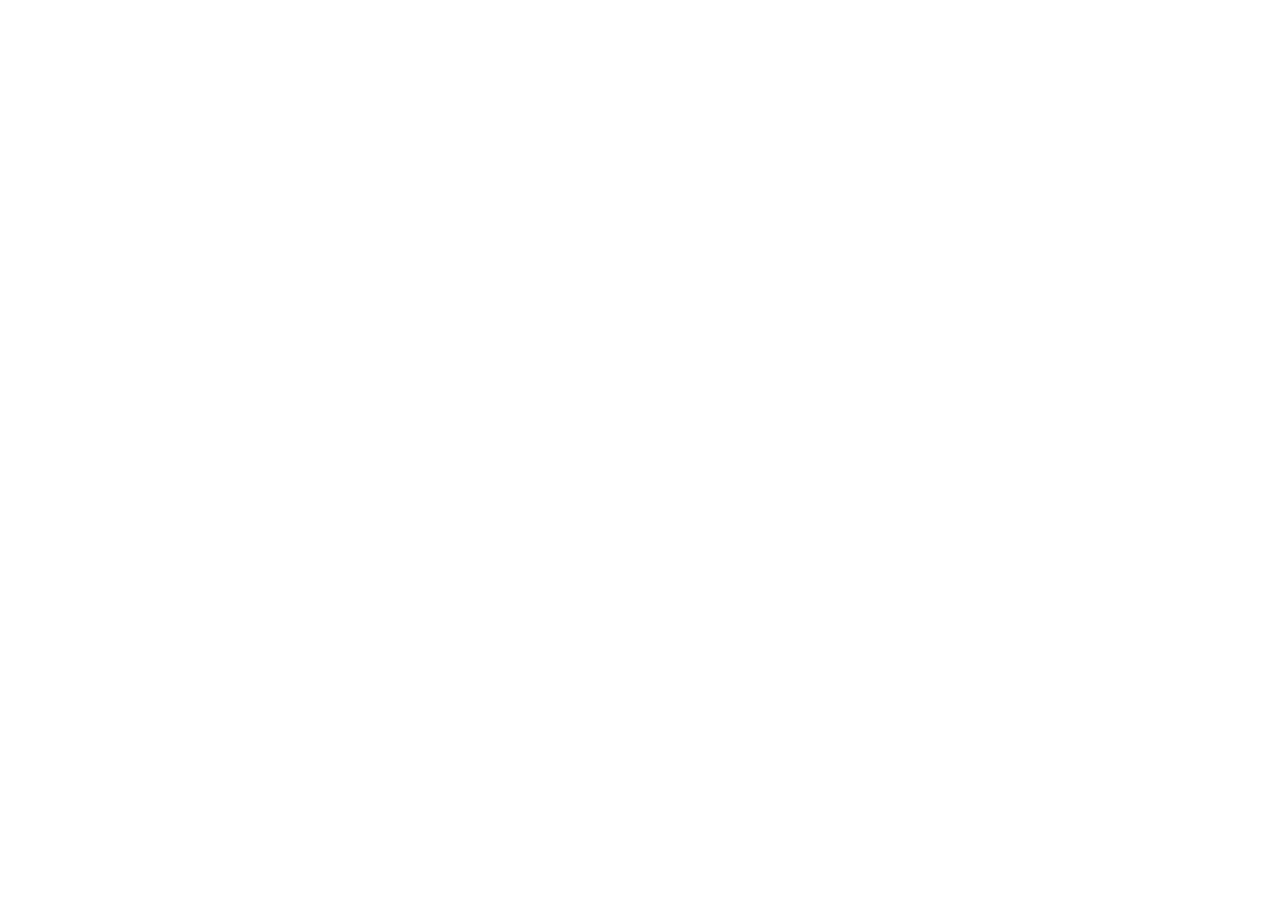
==== admin.html @ cc763c0c "fix: move files to root and rename style.html to style.css" ====
<!DOCTYPE html>
<html lang="en">
<head><link rel="stylesheet" href="style.css">

    <meta charset="UTF-8">
    <meta name="viewport" content="width=device-width, initial-scale=1.0">
    <title>Document</title>
</head>
<body>
    
</body>
</html>
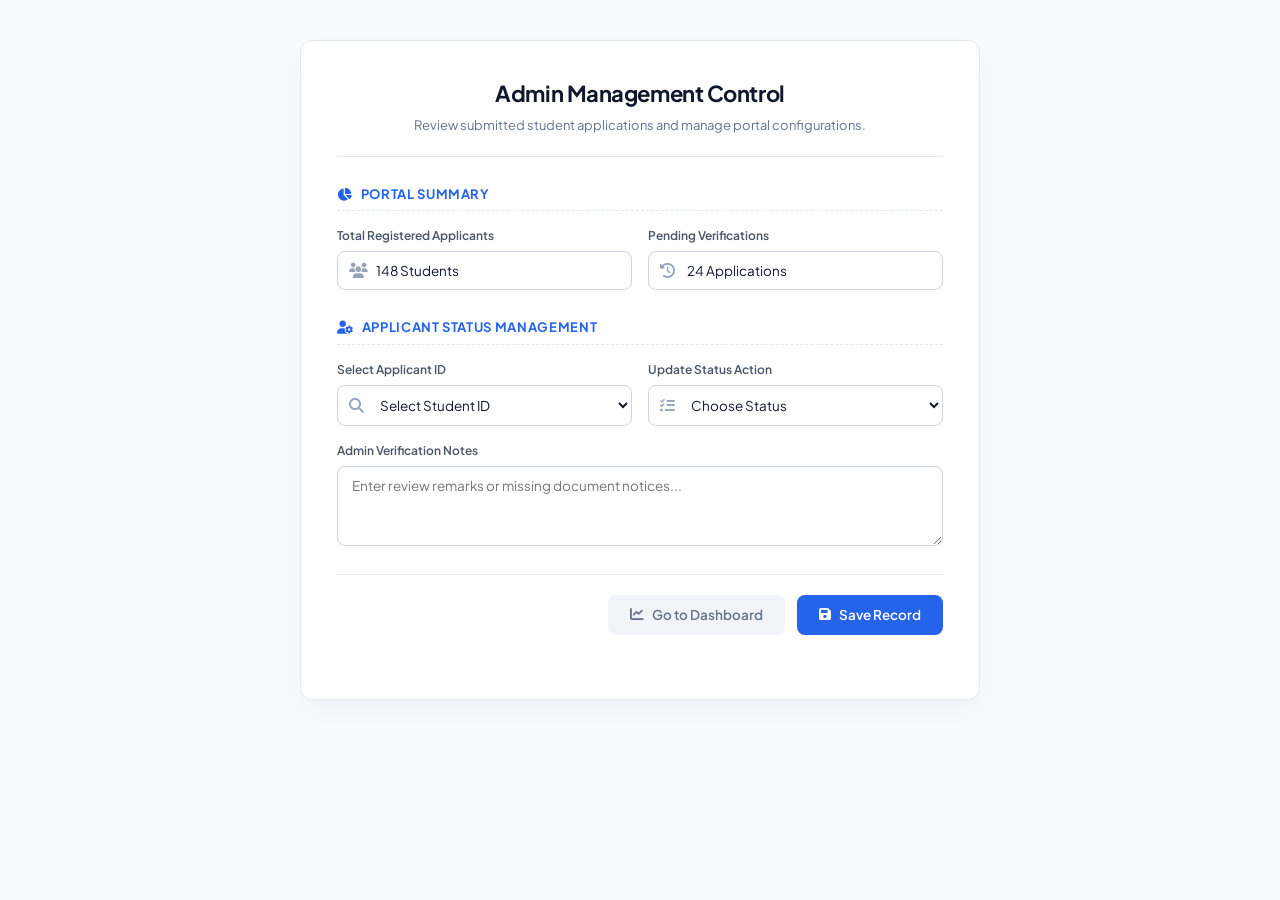
==== commit 54541d52: "add responsive admin management interface" ====
--- a/admin.html
+++ b/admin.html
@@ -1,12 +1,104 @@
 <!DOCTYPE html>
 <html lang="en">
-<head><link rel="stylesheet" href="style.css">
-
+<head>
     <meta charset="UTF-8">
     <meta name="viewport" content="width=device-width, initial-scale=1.0">
-    <title>Document</title>
+    <title>Admin Management Portal</title>
+    <!-- Fonts & Icons -->
+    <link rel="preconnect" href="https://fonts.googleapis.com">
+    <link rel="preconnect" href="https://fonts.gstatic.com" crossorigin>
+    <link href="https://fonts.googleapis.com/css2?family=Plus+Jakarta+Sans:wght@400;500;600;700&display=swap" rel="stylesheet">
+    <link rel="stylesheet" href="https://cdnjs.cloudflare.com/ajax/libs/font-awesome/6.4.0/css/all.min.css">
+    <!-- Local Stylesheet -->
+    <link rel="stylesheet" href="style.css">
 </head>
 <body>
-    
+
+    <main class="registration-card">
+        
+        <!-- Header -->
+        <header class="form-header">
+            <h2>Admin Management Control</h2>
+            <p>Review submitted student applications and manage portal configurations.</p>
+        </header>
+
+        <!-- System Summary -->
+        <section class="form-section">
+            <h3 class="section-title">
+                <i class="fa-solid fa-chart-pie"></i> Portal Summary
+            </h3>
+            
+            <div class="form-grid">
+                <div class="form-group">
+                    <label>Total Registered Applicants</label>
+                    <div class="input-icon-wrapper">
+                        <i class="fa-solid fa-users"></i>
+                        <input type="text" value="148 Students" readonly>
+                    </div>
+                </div>
+
+                <div class="form-group">
+                    <label>Pending Verifications</label>
+                    <div class="input-icon-wrapper">
+                        <i class="fa-solid fa-clock-rotate-left"></i>
+                        <input type="text" value="24 Applications" readonly>
+                    </div>
+                </div>
+            </div>
+        </section>
+
+        <!-- Application Review Controls -->
+        <section class="form-section">
+            <h3 class="section-title">
+                <i class="fa-solid fa-user-gear"></i> Applicant Status Management
+            </h3>
+            
+            <form action="#" method="POST">
+                <div class="form-grid">
+                    <div class="form-group">
+                        <label for="applicantId">Select Applicant ID</label>
+                        <div class="input-icon-wrapper">
+                            <i class="fa-solid fa-magnifying-glass"></i>
+                            <select id="applicantId" name="applicantId" required>
+                                <option value="" disabled selected>Select Student ID</option>
+                                <option value="APP-2026-8942">APP-2026-8942 — Sakhawat Ali</option>
+                                <option value="APP-2026-8943">APP-2026-8943 — Ahmed Khan</option>
+                                <option value="APP-2026-8944">APP-2026-8944 — Sara Hassan</option>
+                            </select>
+                        </div>
+                    </div>
+
+                    <div class="form-group">
+                        <label for="updateStatus">Update Status Action</label>
+                        <div class="input-icon-wrapper">
+                            <i class="fa-solid fa-list-check"></i>
+                            <select id="updateStatus" name="updateStatus" required>
+                                <option value="" disabled selected>Choose Status</option>
+                                <option value="approved">Approve Application</option>
+                                <option value="rejected">Reject Application</option>
+                                <option value="pending">Keep Pending</option>
+                            </select>
+                        </div>
+                    </div>
+
+                    <div class="form-group full-width">
+                        <label for="adminNotes">Admin Verification Notes</label>
+                        <textarea id="adminNotes" name="adminNotes" rows="3" placeholder="Enter review remarks or missing document notices..."></textarea>
+                    </div>
+                </div>
+
+                <footer class="form-actions">
+                    <a href="dashboard.html" class="btn btn-secondary" style="text-decoration: none;">
+                        <i class="fa-solid fa-chart-line"></i> Go to Dashboard
+                    </a>
+                    <button type="submit" class="btn btn-primary">
+                        <i class="fa-solid fa-floppy-disk"></i> Save Record
+                    </button>
+                </footer>
+            </form>
+        </section>
+
+    </main>
+
 </body>
 </html>
--- a/style.css
+++ b/style.css
@@ -0,0 +1,271 @@
+/* ==========================================================================
+   Design Tokens & System Variables
+   ========================================================================== */
+:root {
+    --primary: #2563eb;
+    --primary-hover: #1d4ed8;
+    --primary-light: #eff6ff;
+    --text-main: #0f172a;
+    --text-muted: #64748b;
+    --border-color: #cbd5e1;
+    --border-light: #e2e8f0;
+    --bg-page: #f8fafc;
+    --bg-card: #ffffff;
+    --radius-md: 8px;
+    --radius-lg: 12px;
+    --shadow-card: 0 10px 25px -5px rgba(15, 23, 42, 0.05), 0 8px 10px -6px rgba(15, 23, 42, 0.01);
+}
+
+/* ==========================================================================
+   Core Reset & Base Layout
+   ========================================================================== */
+* {
+    margin: 0;
+    padding: 0;
+    box-sizing: border-box;
+    font-family: 'Plus Jakarta Sans', 'Inter', -apple-system, BlinkMacSystemFont, sans-serif;
+}
+
+body {
+    background-color: var(--bg-page);
+    color: var(--text-main);
+    min-height: 100vh;
+    display: flex;
+    justify-content: center;
+    align-items: flex-start;
+    padding: 40px 16px;
+    line-height: 1.5;
+}
+
+/* ==========================================================================
+   Form Card Architecture
+   ========================================================================== */
+main, .page-wrapper, .form-container, .registration-card {
+    background: var(--bg-card);
+    width: 100%;
+    max-width: 680px;
+    margin: 0 auto;
+    padding: 36px;
+    border-radius: var(--radius-lg);
+    border: 1px solid var(--border-light);
+    box-shadow: var(--shadow-card);
+}
+
+/* Header Styling */
+header, .form-header {
+    text-align: center;
+    margin-bottom: 28px;
+    padding-bottom: 20px;
+    border-bottom: 1px solid var(--border-light);
+}
+
+h2 {
+    font-size: 22px;
+    font-weight: 700;
+    color: var(--text-main);
+    letter-spacing: -0.02em;
+    margin-bottom: 6px;
+}
+
+p {
+    font-size: 13px;
+    color: var(--text-muted);
+}
+
+/* ==========================================================================
+   Fieldsets & Form Sections
+   ========================================================================== */
+fieldset, .form-section {
+    border: none;
+    margin-bottom: 28px;
+}
+
+legend, h3, .section-title {
+    font-size: 13px;
+    font-weight: 700;
+    color: var(--primary);
+    text-transform: uppercase;
+    letter-spacing: 0.05em;
+    margin-bottom: 16px;
+    padding-bottom: 6px;
+    border-bottom: 1px dashed var(--border-light);
+    display: flex;
+    align-items: center;
+    gap: 8px;
+}
+
+/* Dual-Column Responsive Grid */
+.form-grid {
+    display: grid;
+    grid-template-columns: repeat(2, 1fr);
+    gap: 16px;
+}
+
+.form-group {
+    display: flex;
+    flex-direction: column;
+}
+
+.form-group.full-width {
+    grid-column: 1 / -1;
+}
+
+/* ==========================================================================
+   Form Controls & Inputs
+   ========================================================================== */
+label {
+    display: block;
+    font-size: 12px;
+    font-weight: 600;
+    color: #475569;
+    margin-bottom: 6px;
+}
+
+input[type="text"],
+input[type="email"],
+input[type="tel"],
+input[type="number"],
+input[type="date"],
+select,
+textarea {
+    width: 100%;
+    padding: 10px 14px;
+    font-size: 13.5px;
+    color: var(--text-main);
+    background-color: var(--bg-card);
+    border: 1px solid var(--border-color);
+    border-radius: var(--radius-md);
+    outline: none;
+    transition: all 0.2s ease-in-out;
+}
+
+input:focus,
+select:focus,
+textarea:focus {
+    border-color: var(--primary);
+    box-shadow: 0 0 0 3px rgba(37, 99, 235, 0.15);
+}
+
+textarea {
+    resize: vertical;
+    min-height: 80px;
+}
+
+/* Input Icon Wrappers */
+.input-icon-wrapper {
+    position: relative;
+    display: flex;
+    align-items: center;
+}
+
+.input-icon-wrapper i {
+    position: absolute;
+    left: 12px;
+    color: #94a3b8;
+    font-size: 15px;
+    pointer-events: none;
+}
+
+.input-icon-wrapper input,
+.input-icon-wrapper select {
+    padding-left: 38px;
+}
+
+/* File Input Dropzone Styling */
+input[type="file"], .file-dropzone {
+    width: 100%;
+    padding: 8px 12px;
+    background: var(--bg-page);
+    border: 1px dashed var(--border-color);
+    border-radius: var(--radius-md);
+    font-size: 12px;
+    cursor: pointer;
+}
+
+input[type="file"]::file-selector-button {
+    background: var(--primary-light);
+    color: var(--primary);
+    border: none;
+    padding: 5px 10px;
+    border-radius: 4px;
+    font-weight: 600;
+    font-size: 12px;
+    margin-right: 10px;
+    cursor: pointer;
+    transition: background 0.2s ease;
+}
+
+input[type="file"]::file-selector-button:hover {
+    background: #dbeafe;
+}
+
+/* ==========================================================================
+   Buttons & Footer Actions
+   ========================================================================== */
+footer, .form-actions {
+    display: flex;
+    justify-content: flex-end;
+    gap: 12px;
+    margin-top: 28px;
+    padding-top: 20px;
+    border-top: 1px solid var(--border-light);
+}
+
+button, .btn {
+    padding: 10px 22px;
+    font-size: 13.5px;
+    font-weight: 600;
+    border-radius: var(--radius-md);
+    border: none;
+    cursor: pointer;
+    display: inline-flex;
+    align-items: center;
+    gap: 8px;
+    transition: all 0.2s ease-in-out;
+}
+
+button[type="reset"], .btn-secondary {
+    background: #f1f5f9;
+    color: var(--text-muted);
+}
+
+button[type="reset"]:hover, .btn-secondary:hover {
+    background: var(--border-light);
+    color: var(--text-main);
+}
+
+button[type="submit"], .btn-primary {
+    background: var(--primary);
+    color: #ffffff;
+}
+
+button[type="submit"]:hover, .btn-primary:hover {
+    background: var(--primary-hover);
+    transform: translateY(-1px);
+}
+
+/* ==========================================================================
+   Responsive Adaptations
+   ========================================================================== */
+@media (max-width: 600px) {
+    body {
+        padding: 16px 10px;
+    }
+
+    main, .page-wrapper, .form-container, .registration-card {
+        padding: 24px 18px;
+    }
+
+    .form-grid {
+        grid-template-columns: 1fr;
+    }
+
+    footer, .form-actions {
+        flex-direction: column-reverse;
+    }
+
+    button, .btn {
+        width: 100%;
+        justify-content: center;
+    }
+}
